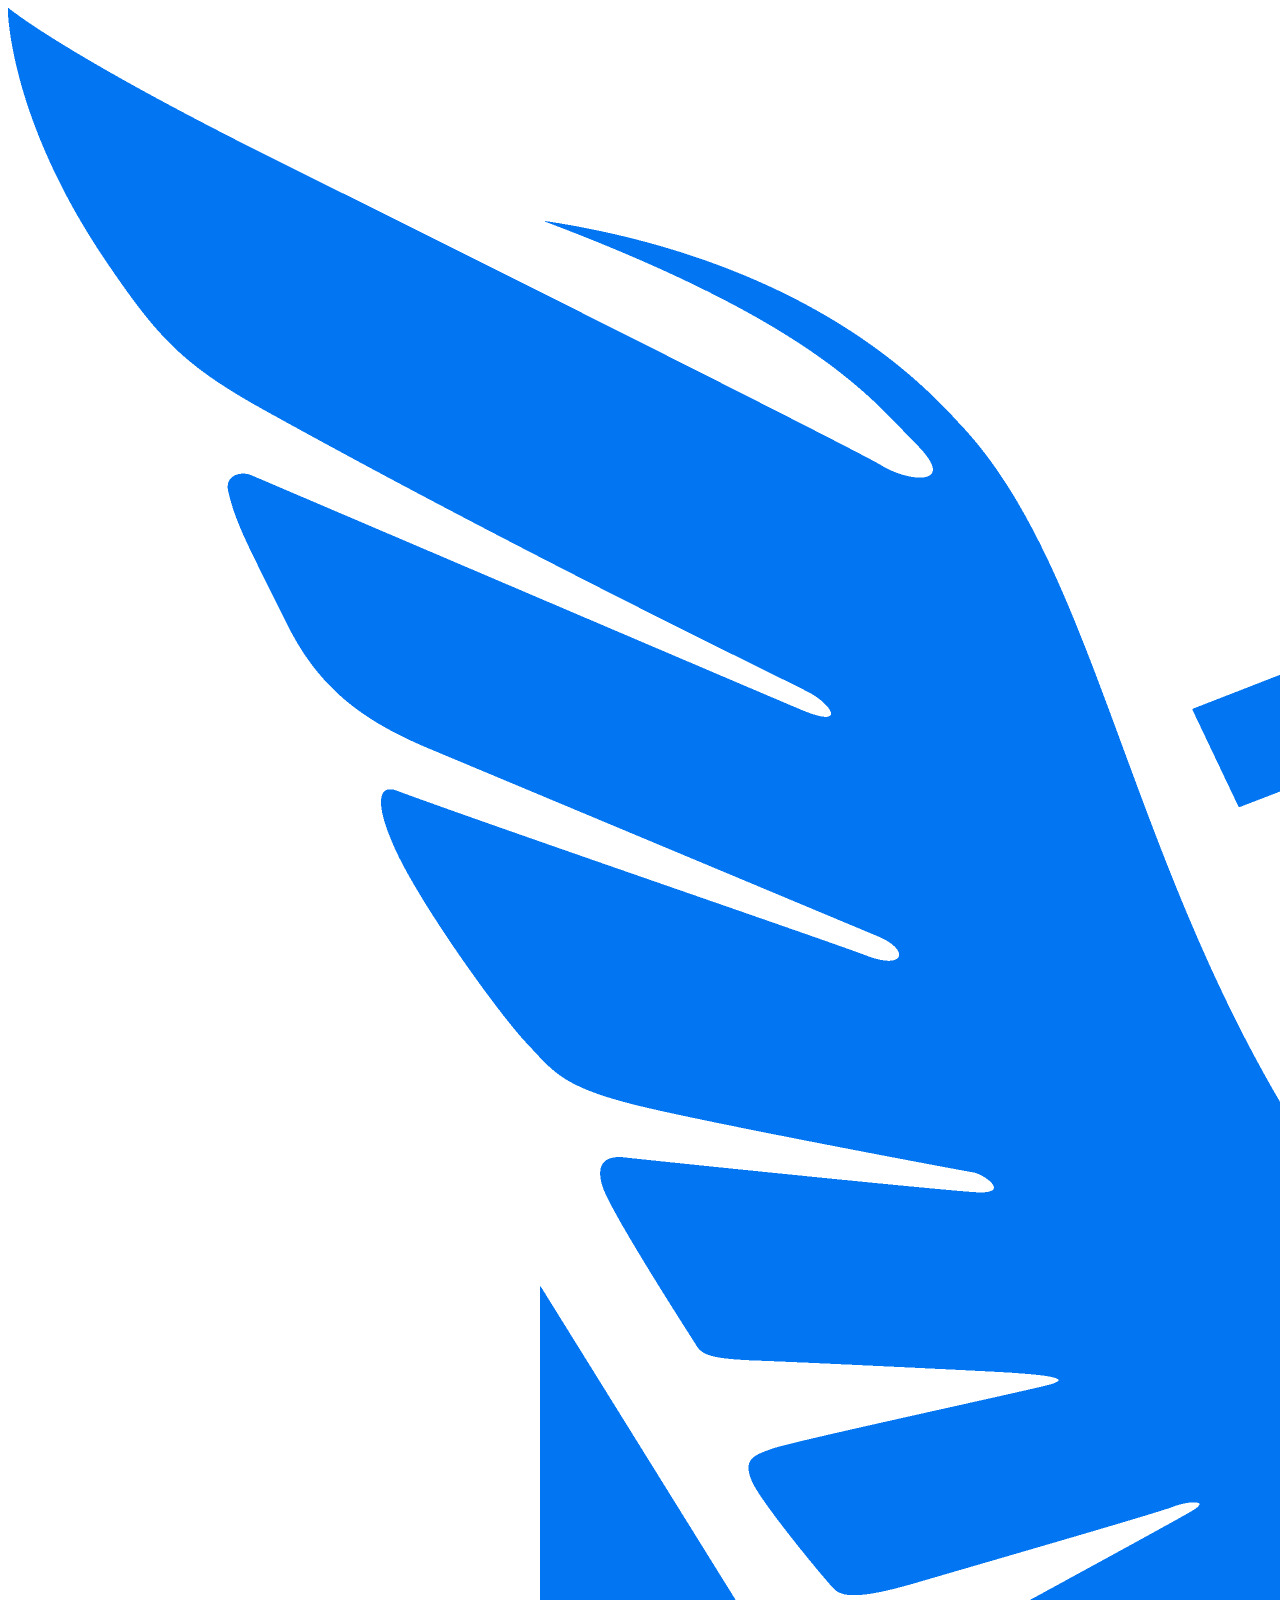
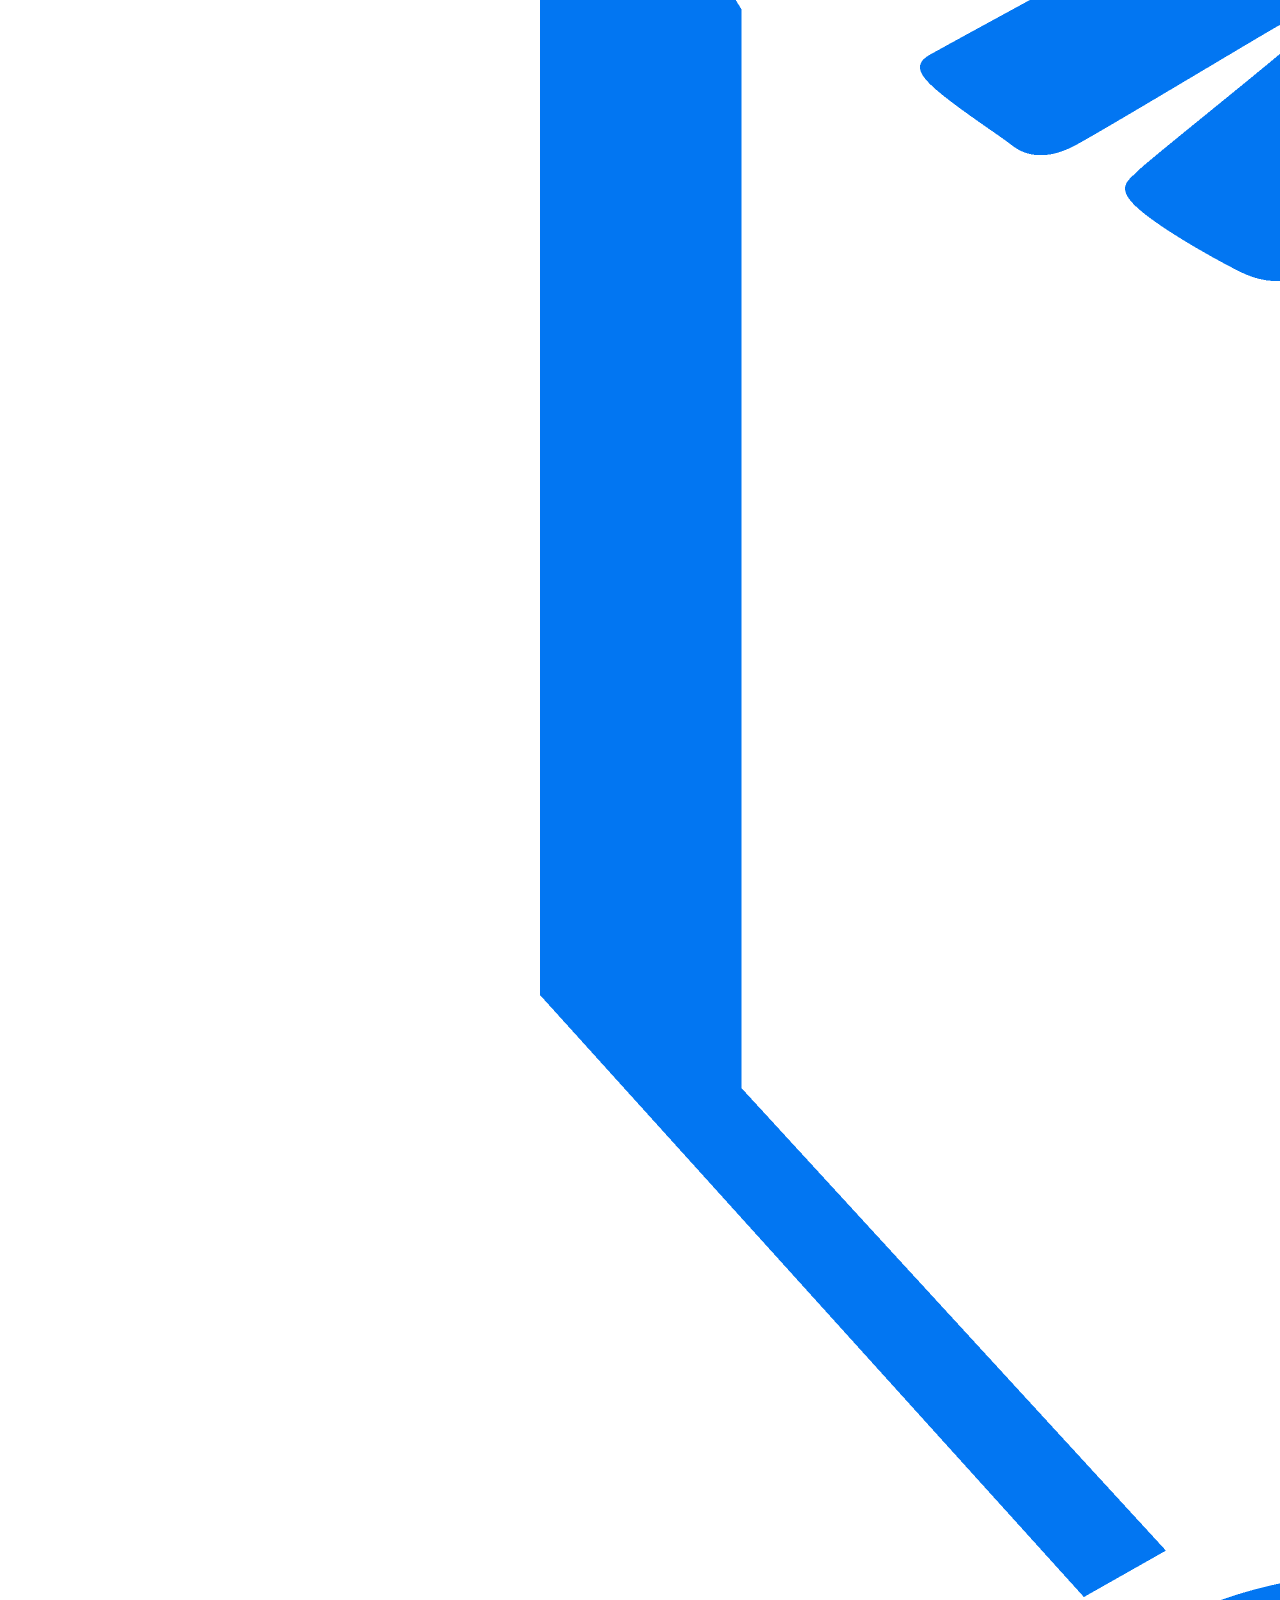
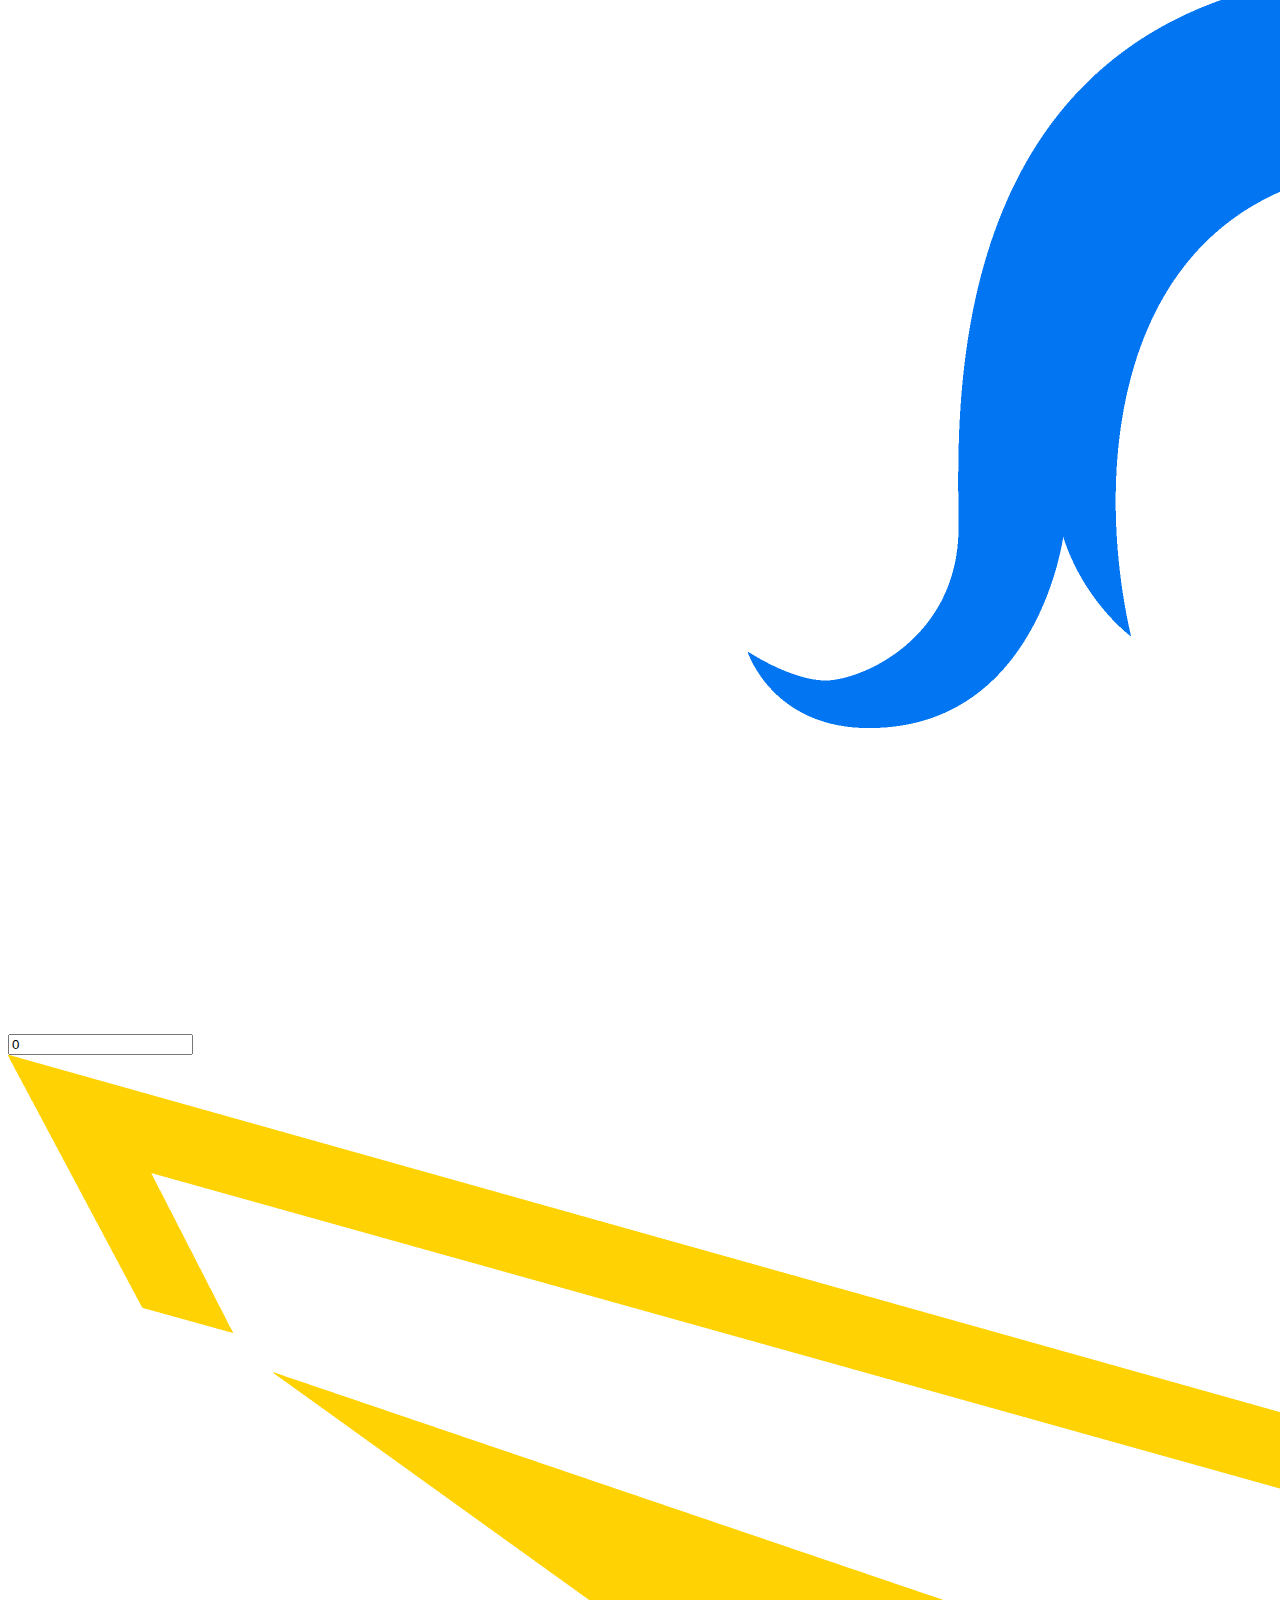
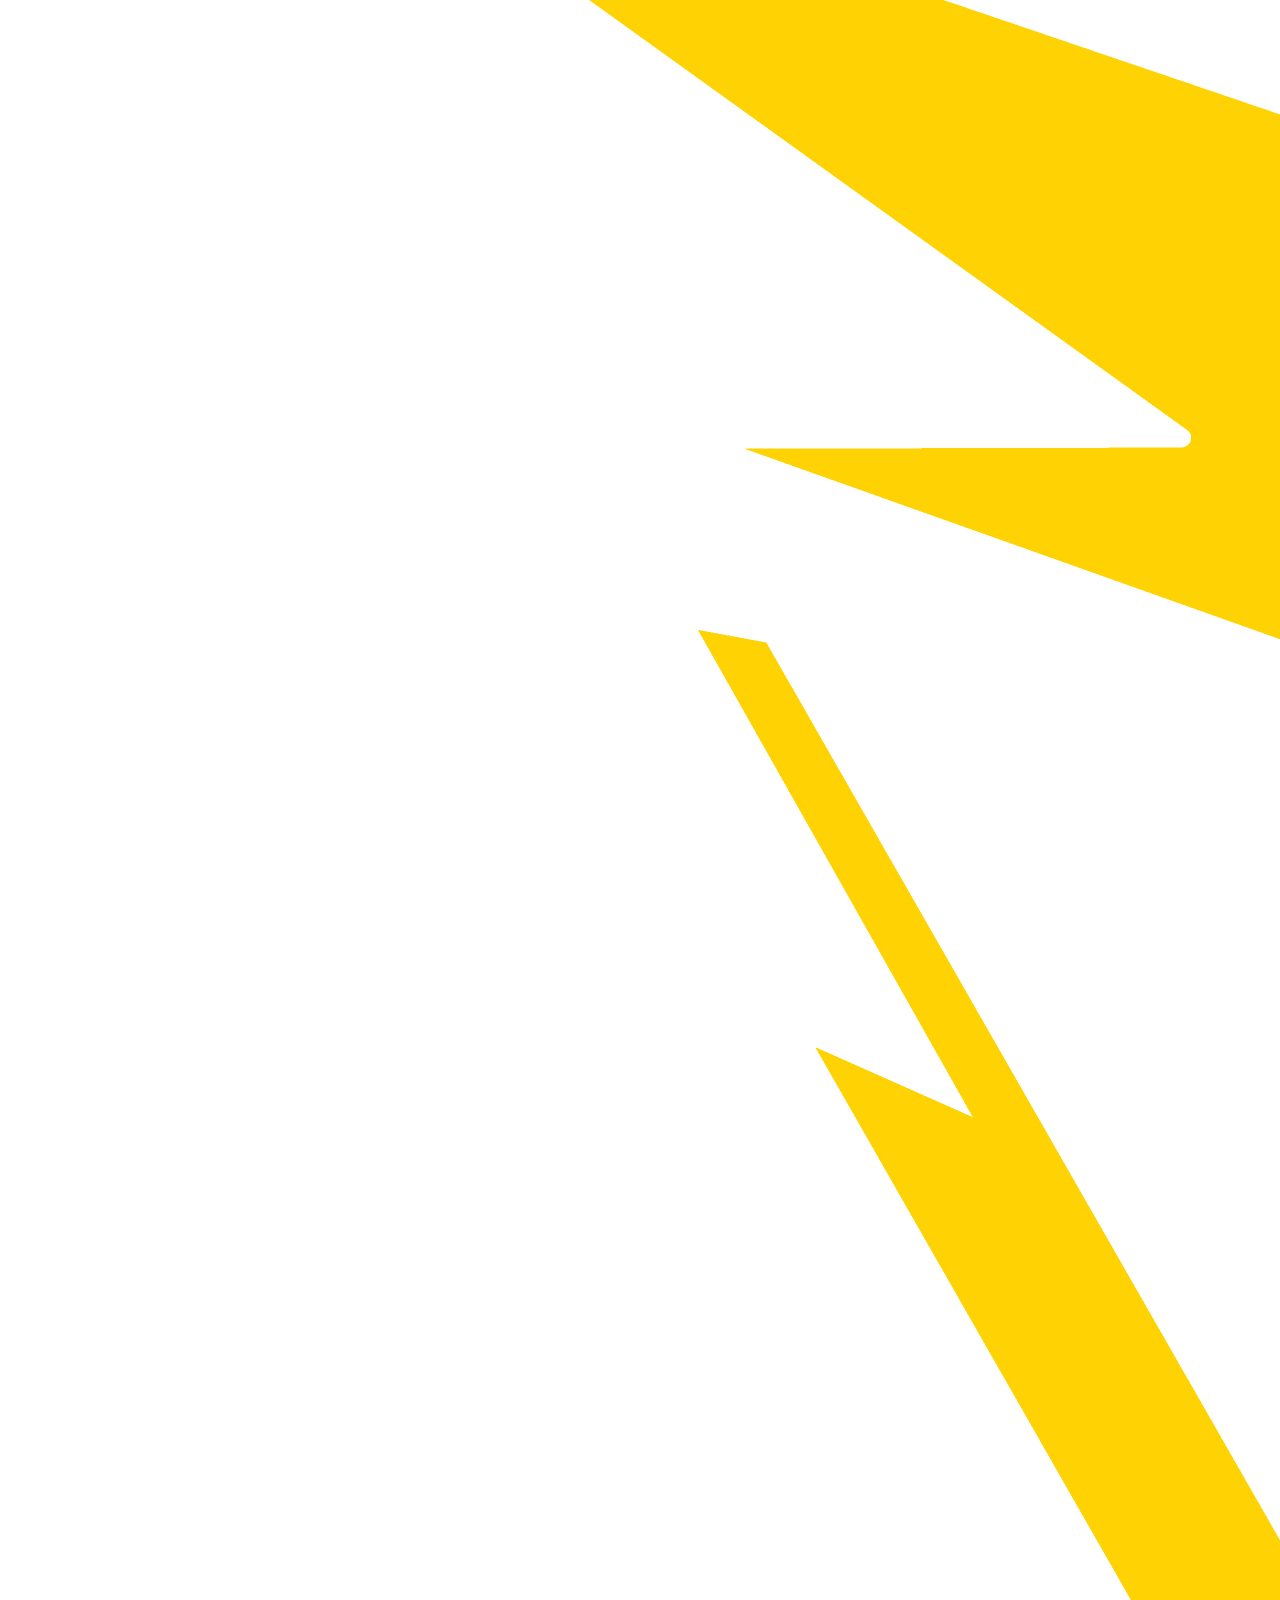
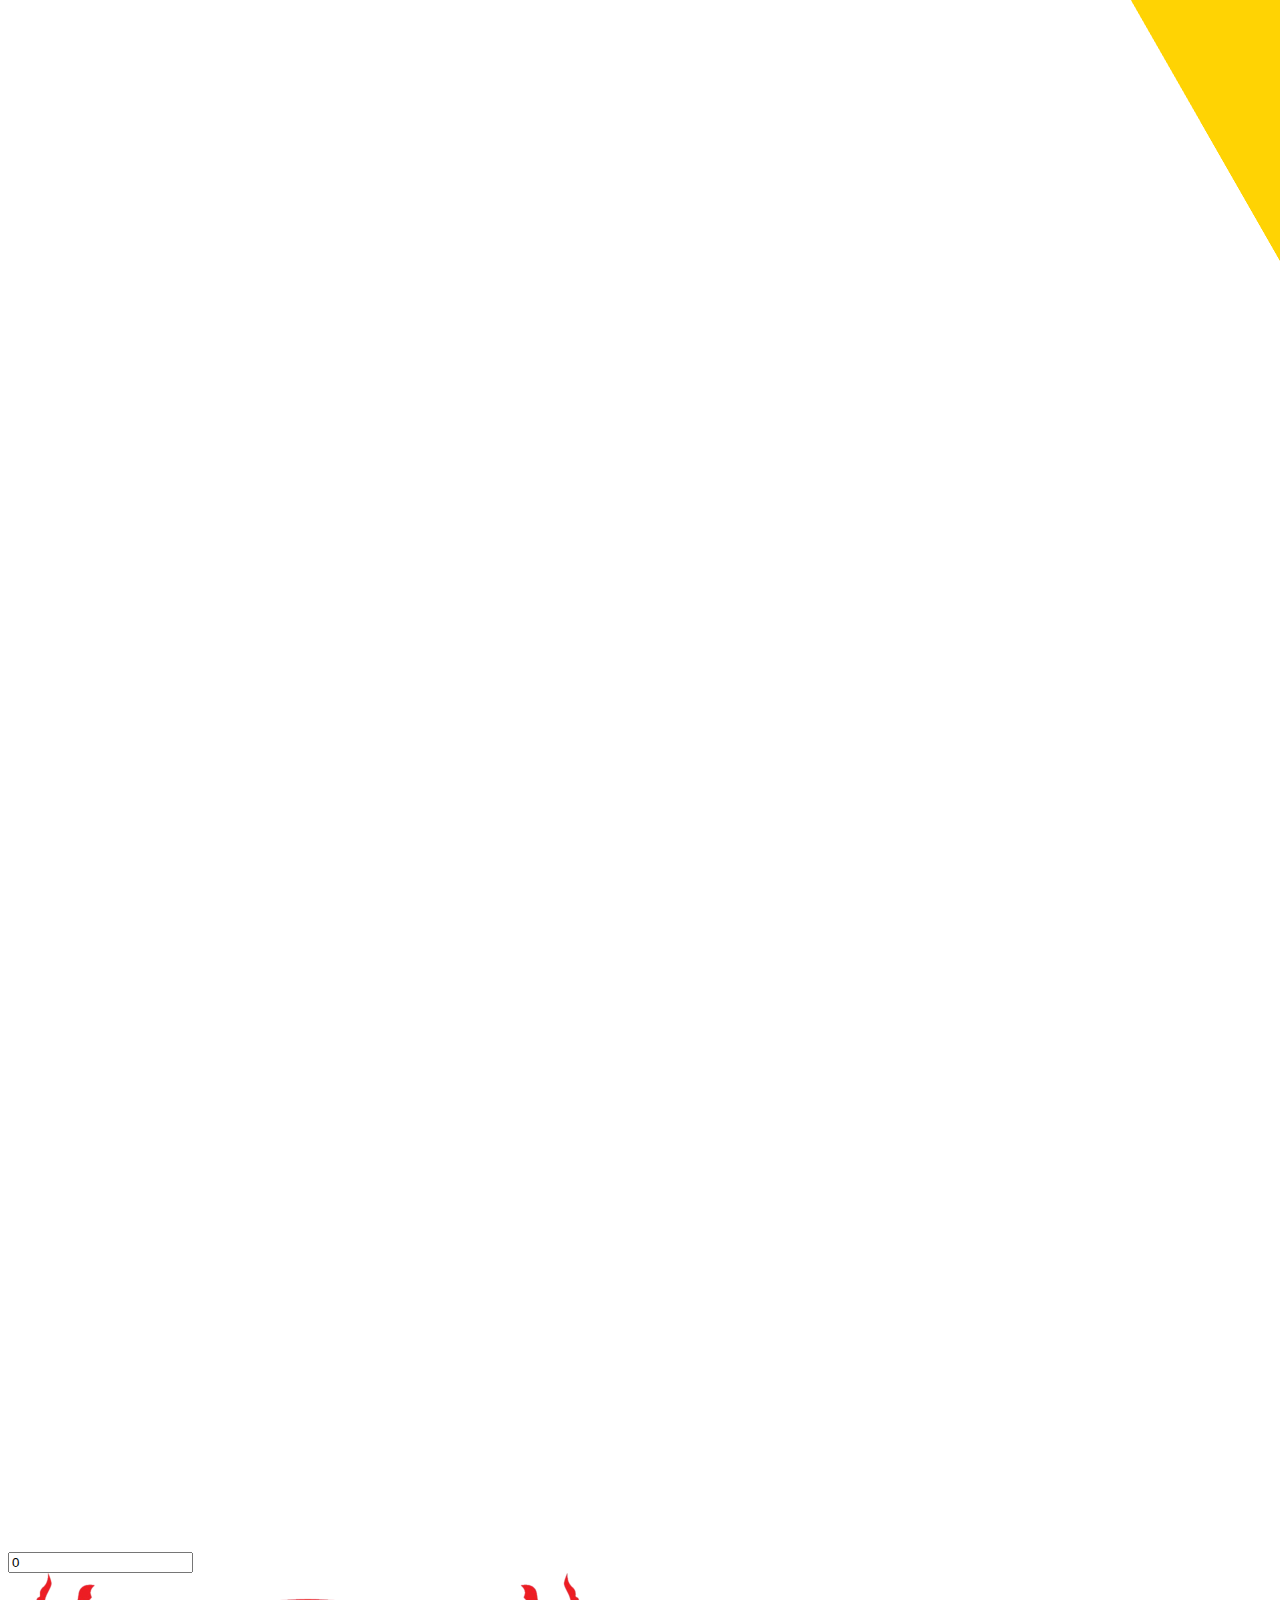
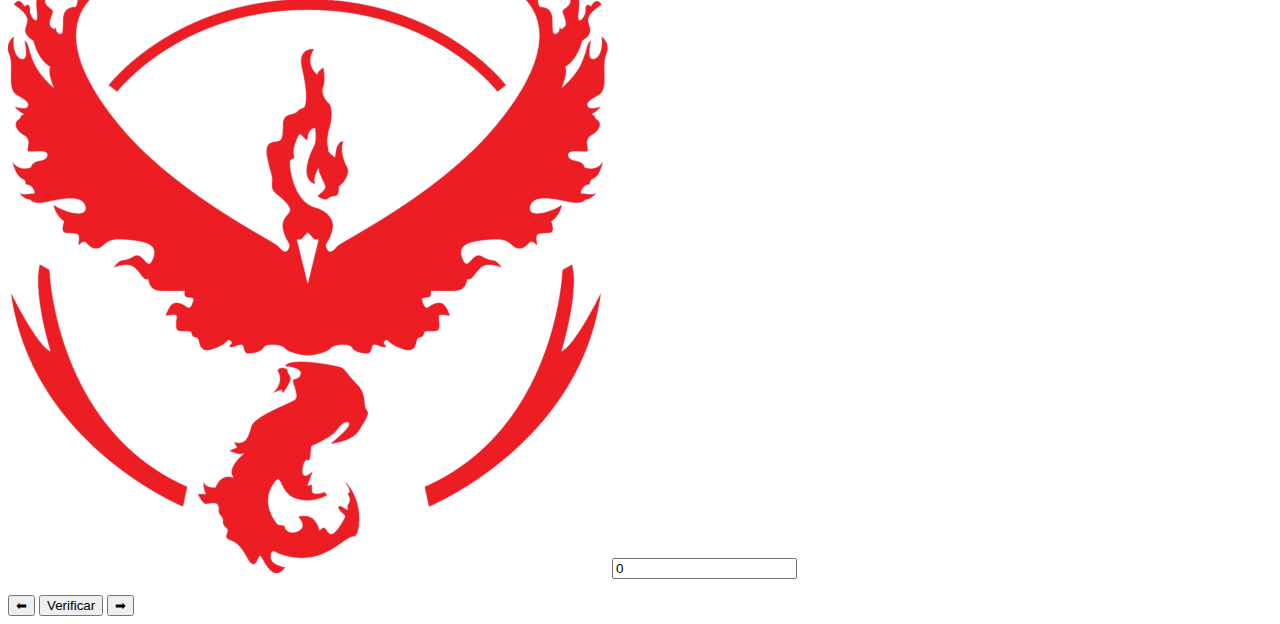
==== index2.html @ 8a1a83d6 "Condiciones" ====
<!DOCTYPE html>
<html lang="en">
  <head>
    <meta charset="UTF-8" />
    <meta name="viewport" content="width=device-width, initial-scale=1.0" />
    <!-- Normalize CSS -->
    <link rel="stylesheet" href="./assets/CSS/normalize.css" />
    <!-- Global CSS -->
    <link rel="stylesheet" href="./assets/CSS/global.css" />
    <!-- Styles CSS -->
    <link rel="stylesheet" href="./assets/CSS/styles2.css" />
    <title>Ejercicio 2</title>
  </head>
  <body>
    <!-- Cartas -->
    <div class="card-container">
      <div class="card-left">
        <img src="./assets/img/articuno.png" alt="" />
        <input id="input-1" type="number" min="0" value="0" />
      </div>
      <div class="card-middle">
        <img src="./assets/img/zapdos.png" alt="" />
        <input id="input-2" type="number" min="0" value="0" />
      </div>
      <div class="card-right">
        <img src="./assets/img/moltres.png" alt="" />
        <input id="input-3" type="number" min="0" value="0" />
      </div>
    </div>
    <!-- Resultado -->
    <p id="resultado"></p>
    <!-- Botones -->
    <div class="botones">
      <button id="anterior">⬅</button>
      <button id="verificar">Verificar</button>
      <button id="siguiente">➡</button>
    </div>
    <!-- Script js -->
    <script src="./assets/js/index2.js"></script>
  </body>
</html>
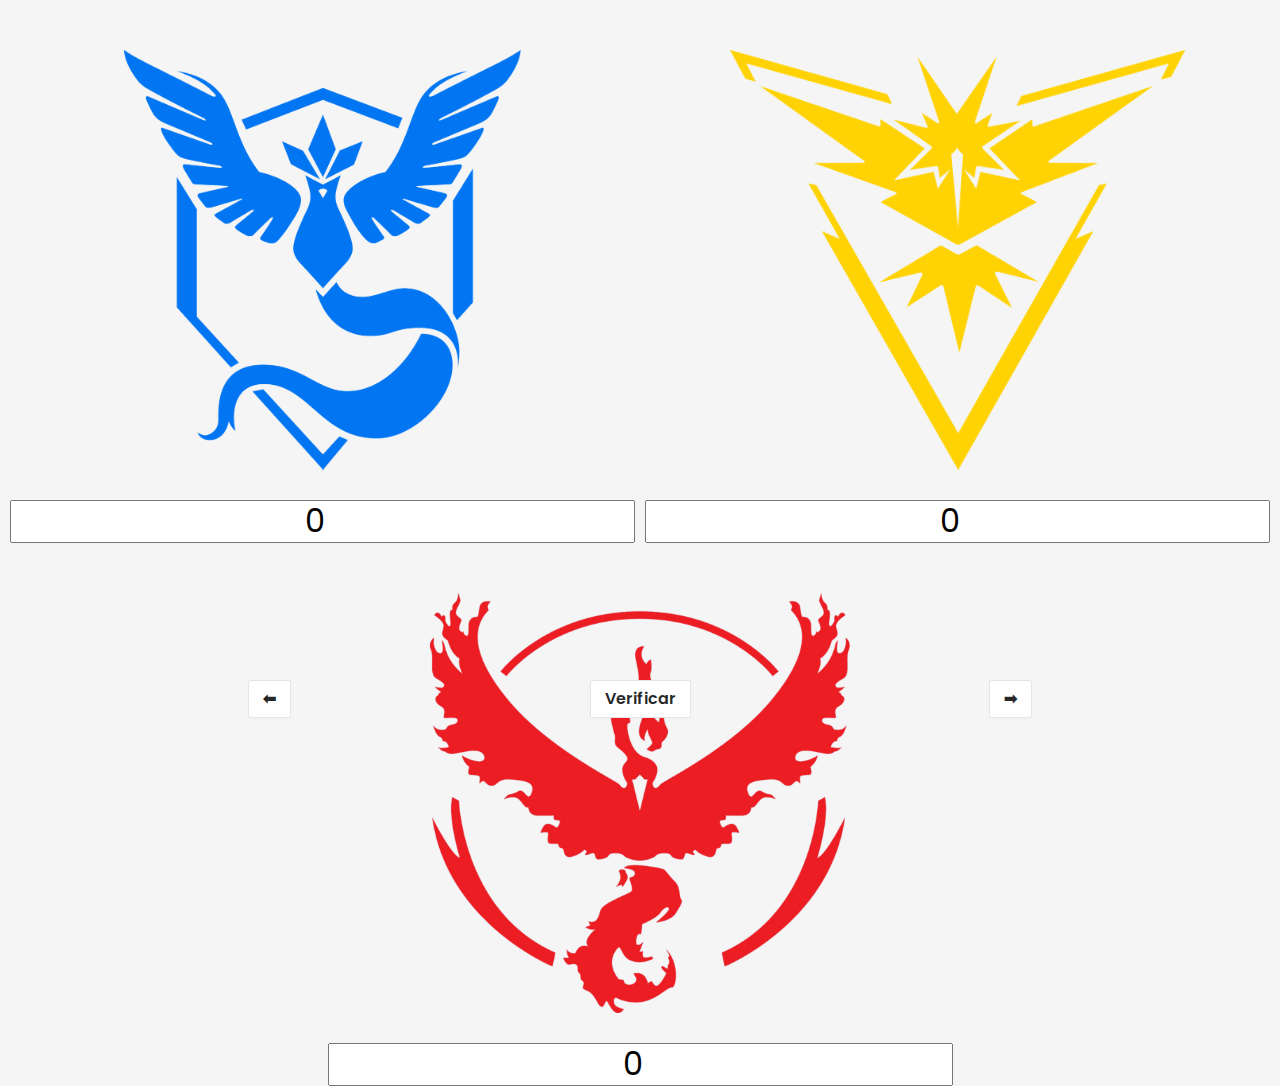
==== commit 89b137f6: "css arreglado" ====
--- a/index2.html
+++ b/index2.html
@@ -4,11 +4,11 @@
     <meta charset="UTF-8" />
     <meta name="viewport" content="width=device-width, initial-scale=1.0" />
     <!-- Normalize CSS -->
-    <link rel="stylesheet" href="./assets/CSS/normalize.css" />
+    <link rel="stylesheet" href="./assets/css/normalize.css" />
     <!-- Global CSS -->
-    <link rel="stylesheet" href="./assets/CSS/global.css" />
+    <link rel="stylesheet" href="./assets/css/global.css" />
     <!-- Styles CSS -->
-    <link rel="stylesheet" href="./assets/CSS/styles2.css" />
+    <link rel="stylesheet" href="./assets/css/styles2.css" />
     <title>Ejercicio 2</title>
   </head>
   <body>
--- a/assets/css/global.css
+++ b/assets/css/global.css
@@ -0,0 +1,69 @@
+@import url("https://fonts.googleapis.com/css2?family=Poppins:wght@300;400;500;600;700;800&display=swap");
+
+html {
+  font-size: 62.5%;
+  box-sizing: border-box;
+  color: white;
+  -webkit-user-select: none;
+  -ms-user-select: none;
+  user-select: none;
+}
+
+*,
+*::before,
+*::after {
+  box-sizing: inherit;
+}
+
+body {
+  font-size: 1.6rem;
+  font-family: "Poppins", sans-serif;
+  background-color: whitesmoke;
+  margin: 0 auto;
+}
+
+a {
+  text-decoration: none;
+  color: white;
+}
+
+img {
+  max-width: 100%;
+  display: block;
+  height: auto;
+}
+
+p {
+  font-family: "Poppins", sans-serif;
+  font-size: 1.6rem;
+  line-height: 2;
+  margin: 0;
+  padding: 0;
+}
+
+ul,
+li {
+  font-family: "Poppins", sans-serif;
+  padding: 0;
+  margin: 0;
+}
+
+h1,
+h2,
+h3,
+label {
+  font-family: "Poppins", sans-serif;
+  margin: 0;
+  padding: 0;
+}
+
+button {
+  font-family: "Poppins", sans-serif;
+  cursor: pointer;
+  border: none;
+  appearance: button;
+}
+
+.paragraph-bold {
+  font-weight: 700;
+}--- a/assets/css/styles2.css
+++ b/assets/css/styles2.css
@@ -0,0 +1,89 @@
+body {
+  color: #3f3738;
+  background-color: whitesmoke;
+}
+
+.card-container {
+  display: flex;
+  flex-wrap: wrap;
+  justify-content: space-evenly;
+  align-items: center;
+  height: 70vh;
+}
+
+.card-container img {
+  width: 50rem;
+  height: 50rem;
+  padding: 5rem 0rem 3rem;
+  object-fit: contain;
+}
+
+.card-left,
+.card-middle,
+.card-right {
+  display: flex;
+  flex-direction: column;
+  align-items: center;
+  justify-content: center;
+}
+
+.card-container input {
+  text-align: center;
+  font-size: xx-large;
+}
+
+.botones {
+  display: flex;
+  justify-content: space-evenly;
+}
+
+.botones button {
+  align-items: center;
+  background-color: #ffffff;
+  border: 1px solid rgba(0, 0, 0, 0.1);
+  border-radius: 0.25rem;
+  box-shadow: rgba(0, 0, 0, 0.02) 0 1px 3px 0;
+  box-sizing: border-box;
+  color: rgba(0, 0, 0, 0.85);
+  cursor: pointer;
+  display: inline-flex;
+  font-size: 16px;
+  font-weight: 600;
+  justify-content: center;
+  line-height: 1.25;
+  margin: 5rem;
+  padding: calc(0.875rem - 1px) calc(1.5rem - 1px);
+  position: relative;
+  text-decoration: none;
+  transition: all 250ms;
+  user-select: none;
+  -webkit-user-select: none;
+  touch-action: manipulation;
+  vertical-align: baseline;
+  width: auto;
+}
+
+.button-6:hover,
+.button-6:focus {
+  border-color: rgba(0, 0, 0, 0.15);
+  box-shadow: rgba(0, 0, 0, 0.1) 0 4px 12px;
+  color: rgba(0, 0, 0, 0.65);
+}
+
+.button-6:hover {
+  transform: translateY(-1px);
+}
+
+.button-6:active {
+  background-color: #f0f0f1;
+  border-color: rgba(0, 0, 0, 0.15);
+  box-shadow: rgba(0, 0, 0, 0.06) 0 2px 4px;
+  color: rgba(0, 0, 0, 0.65);
+  transform: translateY(0);
+}
+
+p {
+  text-align: center;
+  color: black;
+  font-size: x-large;
+}
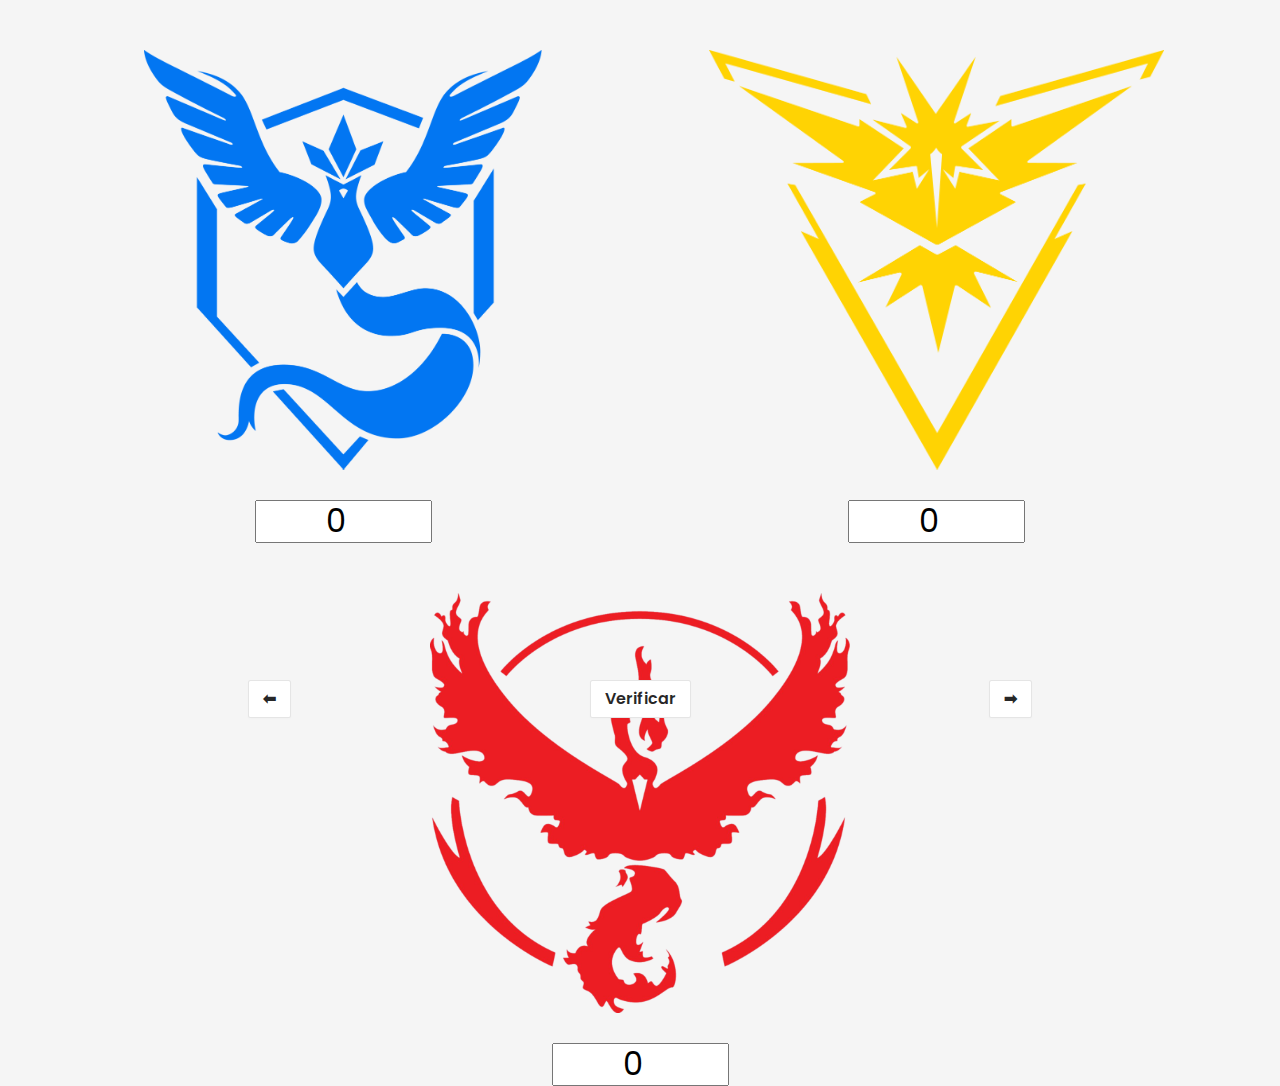
==== commit e1cc1964: "minor fixes" ====
--- a/index2.html
+++ b/index2.html
@@ -9,22 +9,22 @@
     <link rel="stylesheet" href="./assets/css/global.css" />
     <!-- Styles CSS -->
     <link rel="stylesheet" href="./assets/css/styles2.css" />
-    <title>Ejercicio 2</title>
+    <title>Condiciones</title>
   </head>
   <body>
     <!-- Cartas -->
     <div class="card-container">
       <div class="card-left">
         <img src="./assets/img/articuno.png" alt="" />
-        <input id="input-1" type="number" min="0" value="0" />
+        <input id="input-1" type="number" min="0" max="100"  value="0" />
       </div>
       <div class="card-middle">
         <img src="./assets/img/zapdos.png" alt="" />
-        <input id="input-2" type="number" min="0" value="0" />
+        <input id="input-2" type="number" min="0" max="100" value="0" />
       </div>
       <div class="card-right">
         <img src="./assets/img/moltres.png" alt="" />
-        <input id="input-3" type="number" min="0" value="0" />
+        <input id="input-3" type="number" min="0" max="100" value="0" />
       </div>
     </div>
     <!-- Resultado -->
